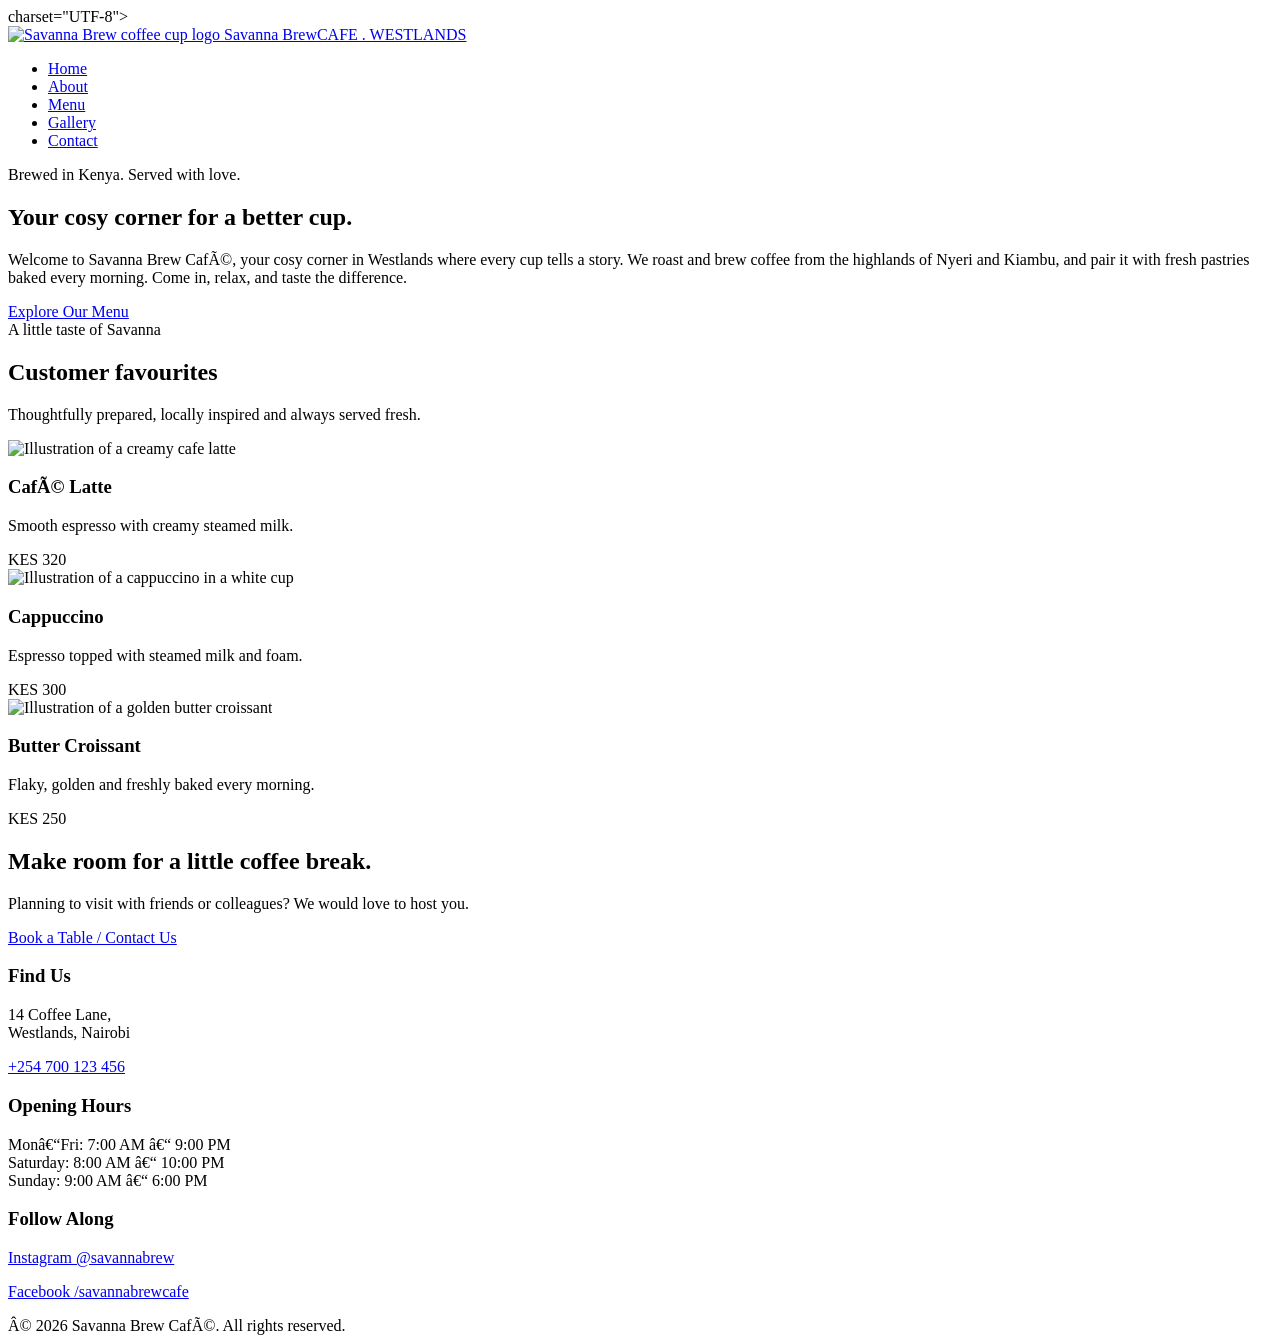
==== index.html @ 93c1c02c "Add files via upload" ====
<!DOCTYPE html>
<html lang="en">
<head>
    <meta> charset="UTF-8">
      <meta name="viewport" content="width=device-width, initial-scale=1.0">
      <meta name="description" content="Savanna Brew Cafe in Westlands, Nairobi - Kenyan coffee, fresh pastries and warm hospitality.">
      <title>Home | Savanna Brew Cafe</title>
       <link rel="preconnect" href="https://fonts.googleapis.com">
  <link rel="preconnect" href="https://fonts.gstatic.com" crossorigin>
  <link href="https://fonts.googleapis.com/css2?family=Open+Sans:wght@400;600;700&family=Playfair+Display:wght@600;700&display=swap" rel="stylesheet">
  <link rel="stylesheet" href="css/style.css">
</head>
</body>
<header class="site-header">
  <div class="container header-inner">
    <a class="brand" href="index.html">
      <img src="logo.png" alt="Savanna Brew coffee cup logo">
      <span><span class="brand-name">Savanna Brew</span><span class="brand-tag">CAFE . WESTLANDS</span></span>
    </a>
    <nav aria-label="Main navigation">
        <ul class="nav-list">
            <li><a href="index.html" class="active" aria-current="page">Home</a>
            </li>
            <li><a href="about.html" class="" >About</a>
            </li>
            <li><a href="menu.html" class="" >Menu</a>
            </li>
            <li><a href="gallery.html" class="" >Gallery</a>
            </li>
            <li><a href="contact.html" class="" >Contact</a>
            </li>
        </ul>
    </nav>
  </div>
  <main>
  <section class="hero">
    <div class="container hero-content">
      <span class="eyebrow">Brewed in Kenya. Served with love.</span>
      <h1>Your cosy corner for a better cup.</h1>
      <p>Welcome to Savanna Brew Café, your cosy corner in Westlands where every cup tells a story. We roast and brew coffee from the highlands of Nyeri and Kiambu, and pair it with fresh pastries baked every morning. Come in, relax, and taste the difference.</p>
      <a class="button" href="menu.html">Explore Our Menu</a>
    </div>
  </section>
  <section class="section container">
    <div class="section-heading">
      <span class="eyebrow">A little taste of Savanna</span>
      <h2>Customer favourites</h2>
      <p>Thoughtfully prepared, locally inspired and always served fresh.</p>
    </div>
    <div class="feature-grid">
      <article class="feature-card">
        <img src="latte.jpg" alt="Illustration of a creamy cafe latte">
        <div class="feature-card-content">
          <h3>Café Latte</h3>
          <p>Smooth espresso with creamy steamed milk.</p>
          <span class="price">KES 320</span>
        </div>
      </article>
      <article class="feature-card">
        <img src="cappuccino.jpg" alt="Illustration of a cappuccino in a white cup">
        <div class="feature-card-content">
          <h3>Cappuccino</h3>
          <p>Espresso topped with steamed milk and foam.</p>
          <span class="price">KES 300</span>
        </div>
      </article>
      <article class="feature-card">
        <img src="croissant.jpg" alt="Illustration of a golden butter croissant">
        <div class="feature-card-content">
          <h3>Butter Croissant</h3>
          <p>Flaky, golden and freshly baked every morning.</p>
          <span class="price">KES 250</span>
        </div>
      </article>
    </div>
  </section>
  <section class="cta-band">
    <div class="container">
      <h2>Make room for a little coffee break.</h2>
      <p>Planning to visit with friends or colleagues? We would love to host you.</p>
      <a class="button secondary" href="contact.html">Book a Table / Contact Us</a>
    </div>
  </section>
</main>
<footer class="site-footer">
  <div class="container">
    <div class="footer-grid">
      <section>
        <h3>Find Us</h3>
        <p>14 Coffee Lane,<br>Westlands, Nairobi</p>
        <p>
          <a href="tel:+254700123456">+254 700 123 456</a>
        </p>
      </section>
      <section>
        <h3>Opening Hours</h3>
        <p>Mon–Fri: 7:00 AM – 9:00 PM<br>Saturday: 8:00 AM – 10:00 PM<br>Sunday: 9:00 AM – 6:00 PM</p>
      </section>
      <section>
        <h3>Follow Along</h3>
        <p>
          <a href="https://www.instagram.com/" target="_blank" rel="noopener noreferrer">Instagram @savannabrew</a>
        </p>
        <p>
          <a href="https://www.facebook.com/" target="_blank" rel="noopener noreferrer">Facebook /savannabrewcafe</a>
        </p>
      </section>
    </div>
    <div class="footer-bottom">© 2026 Savanna Brew Café. All rights reserved.</div>
  </div>
</footer>
</body>
</html>
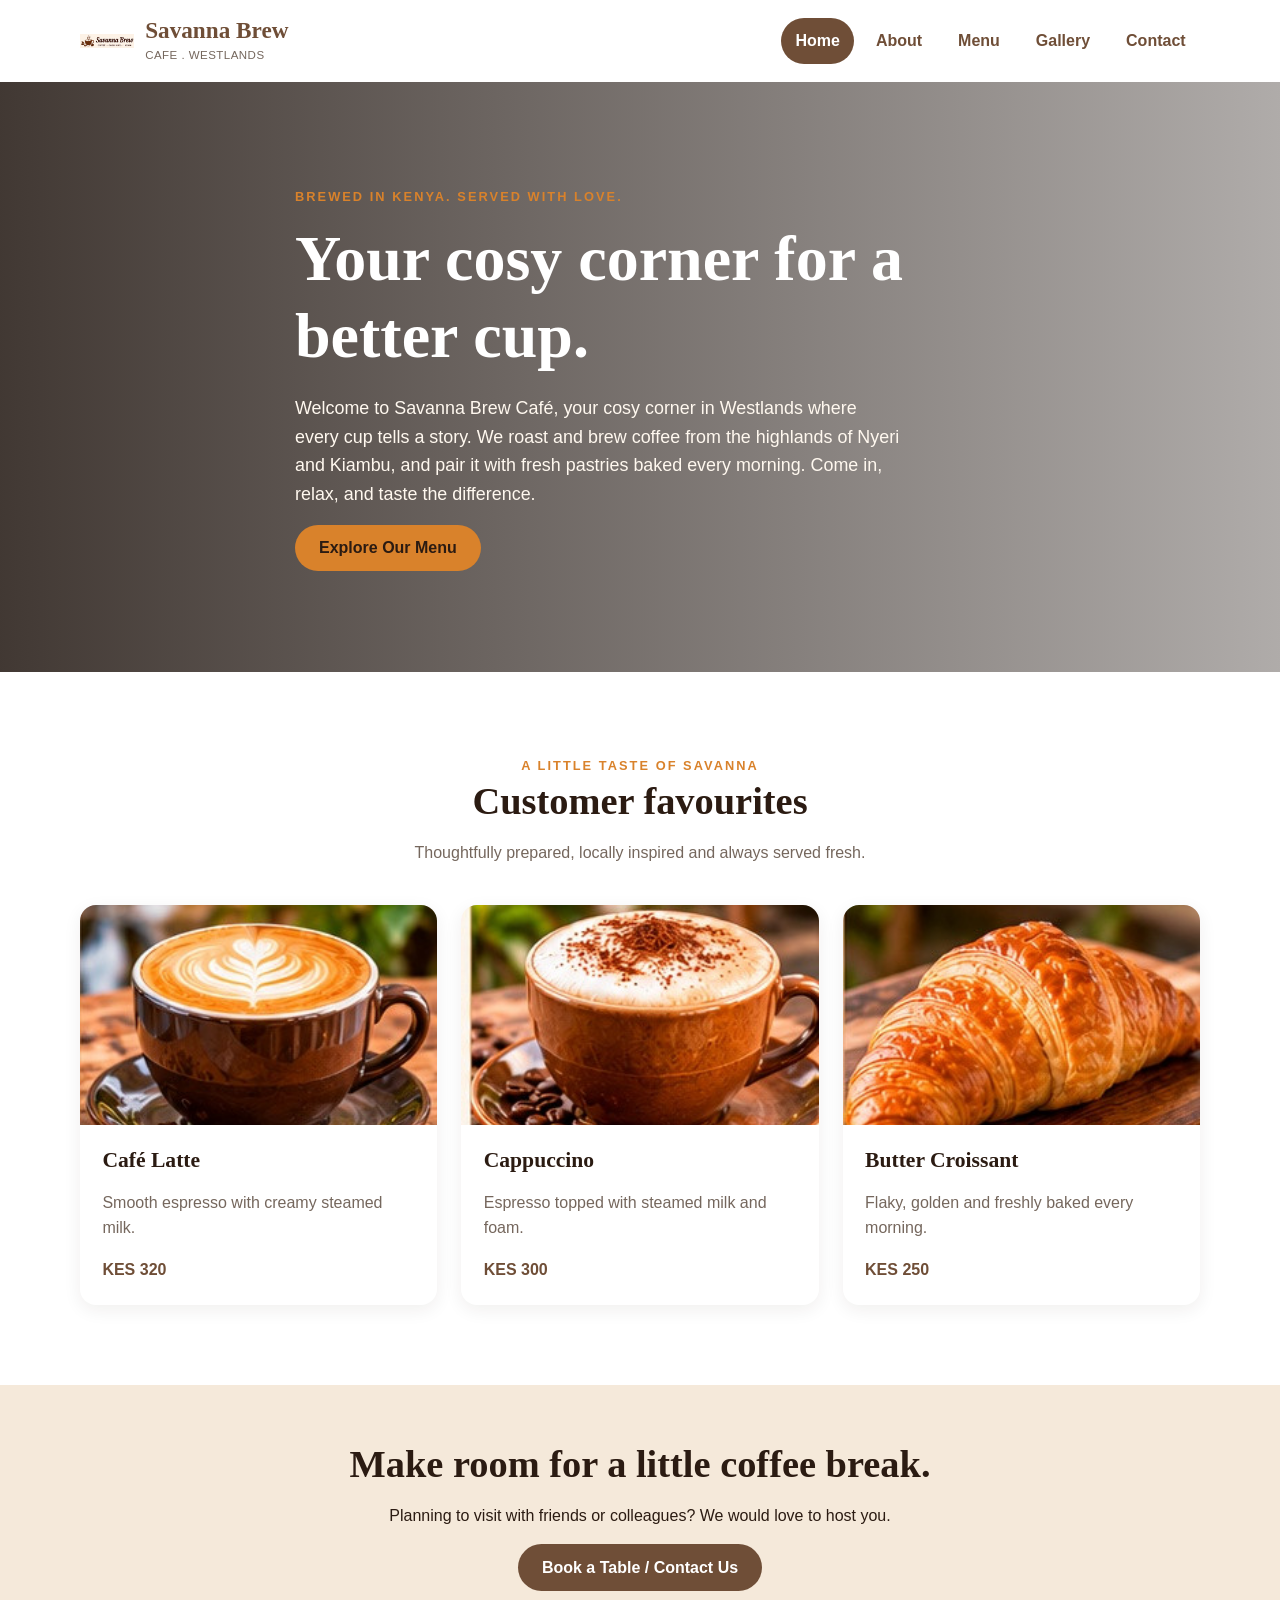
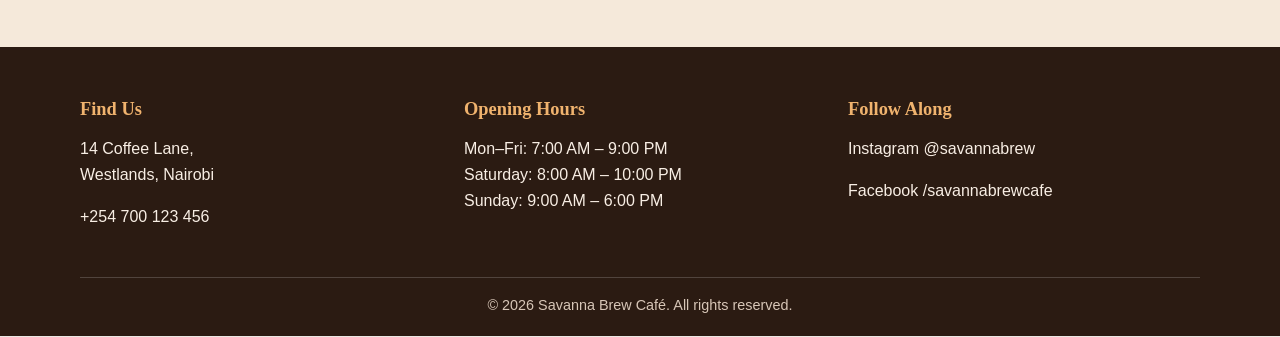
==== commit 508239e2: "Update index.html" ====
--- a/index.html
+++ b/index.html
@@ -1,7 +1,7 @@
 <!DOCTYPE html>
 <html lang="en">
 <head>
-    <meta> charset="UTF-8">
+    <meta charset="UTF-8">
       <meta name="viewport" content="width=device-width, initial-scale=1.0">
       <meta name="description" content="Savanna Brew Cafe in Westlands, Nairobi - Kenyan coffee, fresh pastries and warm hospitality.">
       <title>Home | Savanna Brew Cafe</title>
--- a/css/style.css
+++ b/css/style.css
@@ -0,0 +1,170 @@
+/* Savanna Brew Café — main stylesheet
+   Flexbox is used for navigation, feature cards and footer columns.
+   CSS Grid is used for the gallery and page layouts.
+*/
+:root {
+  --coffee: #6F4E37;
+  --cream: #F5E9DA;
+  --orange: #D9822B;
+  --dark: #2B1B12;
+  --white: #FFFFFF;
+  --muted: #75675D;
+  --soft: #FFF9F2;
+  --shadow: 0 12px 30px rgba(43, 27, 18, .12);
+  --radius: 16px;
+}
+* { box-sizing: border-box; }
+html { scroll-behavior: smooth; }
+body {
+  margin: 0;
+  color: var(--dark);
+  background: var(--soft);
+  font-family: "Open Sans", Arial, sans-serif;
+  font-size: 16px;
+  line-height: 1.6;
+}
+h1, h2, h3 {
+  font-family: "Playfair Display", Georgia, serif;
+  line-height: 1.2;
+  margin: 0 0 1rem;
+}
+h1 { font-size: clamp(2.3rem, 5vw, 4.4rem); }
+h2 { font-size: clamp(1.8rem, 3vw, 2.6rem); }
+h3 { font-size: 1.35rem; }
+p { margin: 0 0 1rem; }
+img { display: block; max-width: 100%; }
+a { color: var(--coffee); text-decoration: none; transition: color .25s ease; }
+a:hover { color: var(--orange); }
+a:focus-visible, button:focus-visible, input:focus-visible,
+select:focus-visible, textarea:focus-visible {
+  outline: 3px solid var(--orange);
+  outline-offset: 3px;
+}
+.container { width: min(1120px, 92%); margin-inline: auto; }
+.site-header {
+  background: var(--white);
+  border-bottom: 1px solid rgba(111,78,55,.14);
+  position: sticky;
+  top: 0;
+  z-index: 20;
+}
+.header-inner {
+  min-height: 82px;
+  display: flex;
+  align-items: center;
+  justify-content: space-between;
+  gap: 2rem;
+}
+.brand { display: flex; align-items: center; gap: .7rem; color: var(--dark); }
+.brand img { width: 54px; height: 54px; object-fit: contain; }
+.brand-name { font: 700 1.45rem Georgia, serif; color: var(--coffee); line-height: 1.1; }
+.brand-tag { display: block; color: var(--muted); font-size: .72rem; letter-spacing: .04em; }
+.nav-list { display: flex; align-items: center; gap: .45rem; list-style: none; padding: 0; margin: 0; }
+.nav-list a { display: block; padding: .65rem .9rem; border-radius: 999px; font-weight: 700; }
+.nav-list a:hover, .nav-list a:focus-visible { background: var(--cream); color: var(--coffee); }
+.nav-list a.active { background: var(--coffee); color: var(--white); }
+.hero {
+  min-height: 590px;
+  display: grid;
+  align-items: center;
+  color: var(--white);
+  background:
+    linear-gradient(90deg, rgba(27,16,10,.83), rgba(27,16,10,.35)),
+    url("../images/hero.svg") center/cover no-repeat;
+}
+.hero-content { max-width: 690px; padding-block: 6rem; }
+.eyebrow { color: var(--orange); text-transform: uppercase; letter-spacing: .16em; font-weight: 800; font-size: .8rem; }
+.hero h1 { margin: .8rem 0 1.2rem; }
+.hero p { max-width: 610px; font-size: 1.12rem; color: #fff8ef; }
+.button {
+  display: inline-block; border: 0; border-radius: 999px; padding: .9rem 1.5rem;
+  background: var(--orange); color: var(--dark); font: 700 1rem Arial, sans-serif;
+  cursor: pointer; transition: transform .25s ease, box-shadow .25s ease, background .25s ease;
+}
+.button:hover { background: #e99a45; color: var(--dark); transform: translateY(-3px); box-shadow: var(--shadow); }
+.button.secondary { background: var(--coffee); color: var(--white); }
+.button.secondary:hover { background: #543a29; color: var(--white); }
+.section { padding: 5rem 0; }
+.section-heading { text-align: center; max-width: 700px; margin: 0 auto 2.5rem; }
+.section-heading p { color: var(--muted); }
+.feature-grid { display: flex; gap: 1.5rem; }
+.feature-card {
+  flex: 1; overflow: hidden; background: var(--white); border-radius: var(--radius);
+  box-shadow: 0 5px 18px rgba(43,27,18,.07); transition: transform .25s ease, box-shadow .25s ease;
+}
+.feature-card:hover { transform: translateY(-7px); box-shadow: var(--shadow); }
+.feature-card img { width: 100%; height: 220px; object-fit: cover; }
+.feature-card-content { padding: 1.4rem; }
+.feature-card p { color: var(--muted); }
+.price { color: var(--coffee); font-weight: 800; }
+.cta-band { background: var(--cream); text-align: center; padding: 3.5rem 1rem; }
+.page-banner { background: var(--cream); padding: 4rem 0; text-align: center; }
+.page-banner h1 { font-size: clamp(2.2rem, 4vw, 3.5rem); }
+.page-banner p { color: var(--muted); max-width: 650px; margin: 0 auto; }
+.about-layout { display: grid; grid-template-columns: .9fr 1.1fr; gap: 3rem; align-items: center; }
+.owner-photo { width: 100%; max-height: 520px; object-fit: cover; border-radius: 48% 48% 18px 18px; box-shadow: var(--shadow); }
+.values-heading { margin-top: 4rem; }
+.value-grid { display: grid; grid-template-columns: repeat(3, 1fr); gap: 1rem; margin-top: 2rem; }
+.value-card { background: var(--white); border: 1px solid #ead9c8; border-radius: var(--radius); padding: 1.4rem; }
+.value-card h3 { color: var(--coffee); }
+blockquote { margin: 2rem 0 0; padding: 1rem 1.5rem; border-left: 5px solid var(--orange); background: var(--cream); font: italic 1.15rem/1.7 Georgia, serif; }
+.menu-section { padding: 3rem 0 1rem; }
+.menu-section h2 { color: var(--coffee); }
+.table-wrap { overflow-x: auto; border-radius: 12px; box-shadow: 0 5px 18px rgba(43,27,18,.06); }
+.menu-table { width: 100%; min-width: 560px; border-collapse: collapse; background: var(--white); }
+.menu-table th, .menu-table td { padding: 1rem 1.2rem; text-align: left; }
+.menu-table thead { background: var(--coffee); color: var(--white); }
+.menu-table th:last-child, .menu-table td:last-child { text-align: right; white-space: nowrap; }
+.menu-table tbody tr:nth-child(even) { background: #f7eee5; }
+.menu-table tbody tr:hover { background: #f3dfc9; }
+.gallery-grid { display: grid; grid-template-columns: repeat(4, 1fr); gap: 1.2rem; }
+.gallery-grid figure { margin: 0; overflow: hidden; background: var(--white); border-radius: 14px; box-shadow: 0 5px 18px rgba(43,27,18,.08); }
+.gallery-grid img { width: 100%; aspect-ratio: 4/3; object-fit: cover; transition: transform .4s ease; }
+.gallery-grid figure:hover img { transform: scale(1.07); }
+.gallery-grid figcaption { padding: .8rem 1rem; color: var(--muted); font-size: .92rem; }
+.contact-layout { display: grid; grid-template-columns: 1.15fr .85fr; gap: 2.5rem; align-items: start; }
+.reservation-form { background: var(--white); padding: 2rem; border-radius: var(--radius); box-shadow: var(--shadow); }
+.form-grid { display: grid; grid-template-columns: 1fr 1fr; gap: 1rem; }
+.form-field { margin-bottom: 1rem; }
+.form-field.full { grid-column: 1 / -1; }
+label { display: block; font-weight: 700; margin-bottom: .4rem; }
+input, select, textarea {
+  width: 100%; padding: .85rem .9rem; border: 1px solid #cdb9a7; border-radius: 8px;
+  background: #fffdfb; color: var(--dark); font: inherit;
+}
+input:focus, select:focus, textarea:focus { outline: 3px solid rgba(217,130,43,.28); border-color: var(--orange); }
+fieldset { border: 1px solid #d8c5b3; border-radius: 10px; padding: 1rem; margin: .5rem 0 1.2rem; }
+legend { font-weight: 700; padding: 0 .4rem; }
+.radio-row { display: flex; flex-wrap: wrap; gap: 1.2rem; }
+.radio-row label { display: inline-flex; align-items: center; gap: .4rem; font-weight: 400; margin: 0; }
+.radio-row input { width: auto; }
+.info-card { background: var(--cream); border-radius: var(--radius); padding: 1.7rem; margin-bottom: 1.2rem; }
+.info-card h2, .info-card h3 { color: var(--coffee); }
+.hours-table { width: 100%; border-collapse: collapse; }
+.hours-table td { padding: .55rem 0; border-bottom: 1px solid #dfcbb8; }
+.hours-table td:last-child { text-align: right; }
+.site-footer { background: #2B1B12; color: #f8eee4; padding: 3.2rem 0 1.2rem; }
+.footer-grid { display: flex; gap: 2rem; justify-content: space-between; }
+.footer-grid > section { flex: 1; }
+.site-footer h3 { color: #f0b36e; font-size: 1.15rem; }
+.site-footer a { color: #f8eee4; }
+.site-footer a:hover { color: #f0b36e; }
+.footer-bottom { text-align: center; border-top: 1px solid rgba(255,255,255,.18); margin-top: 2rem; padding-top: 1rem; font-size: .9rem; color: #d7c6b7; }
+.small-note { color: var(--muted); font-size: .92rem; }
+@media (max-width: 900px) {
+  .gallery-grid { grid-template-columns: repeat(2, 1fr); }
+}
+@media (max-width: 768px) {
+  .header-inner { flex-direction: column; align-items: flex-start; padding: 1rem 0; gap: .7rem; }
+  .nav-list { width: 100%; flex-direction: column; align-items: stretch; gap: .2rem; }
+  .nav-list a { border-radius: 8px; padding: .55rem .8rem; }
+  .hero { min-height: 500px; }
+  .feature-grid, .footer-grid { flex-direction: column; }
+  .about-layout, .contact-layout { grid-template-columns: 1fr; }
+  .values-heading { margin-top: 4rem; }
+.value-grid { grid-template-columns: 1fr; }
+  .gallery-grid { grid-template-columns: 1fr; }
+  .form-grid { grid-template-columns: 1fr; }
+  .form-field.full { grid-column: auto; }
+  .section { padding: 3.5rem 0; }
+}
